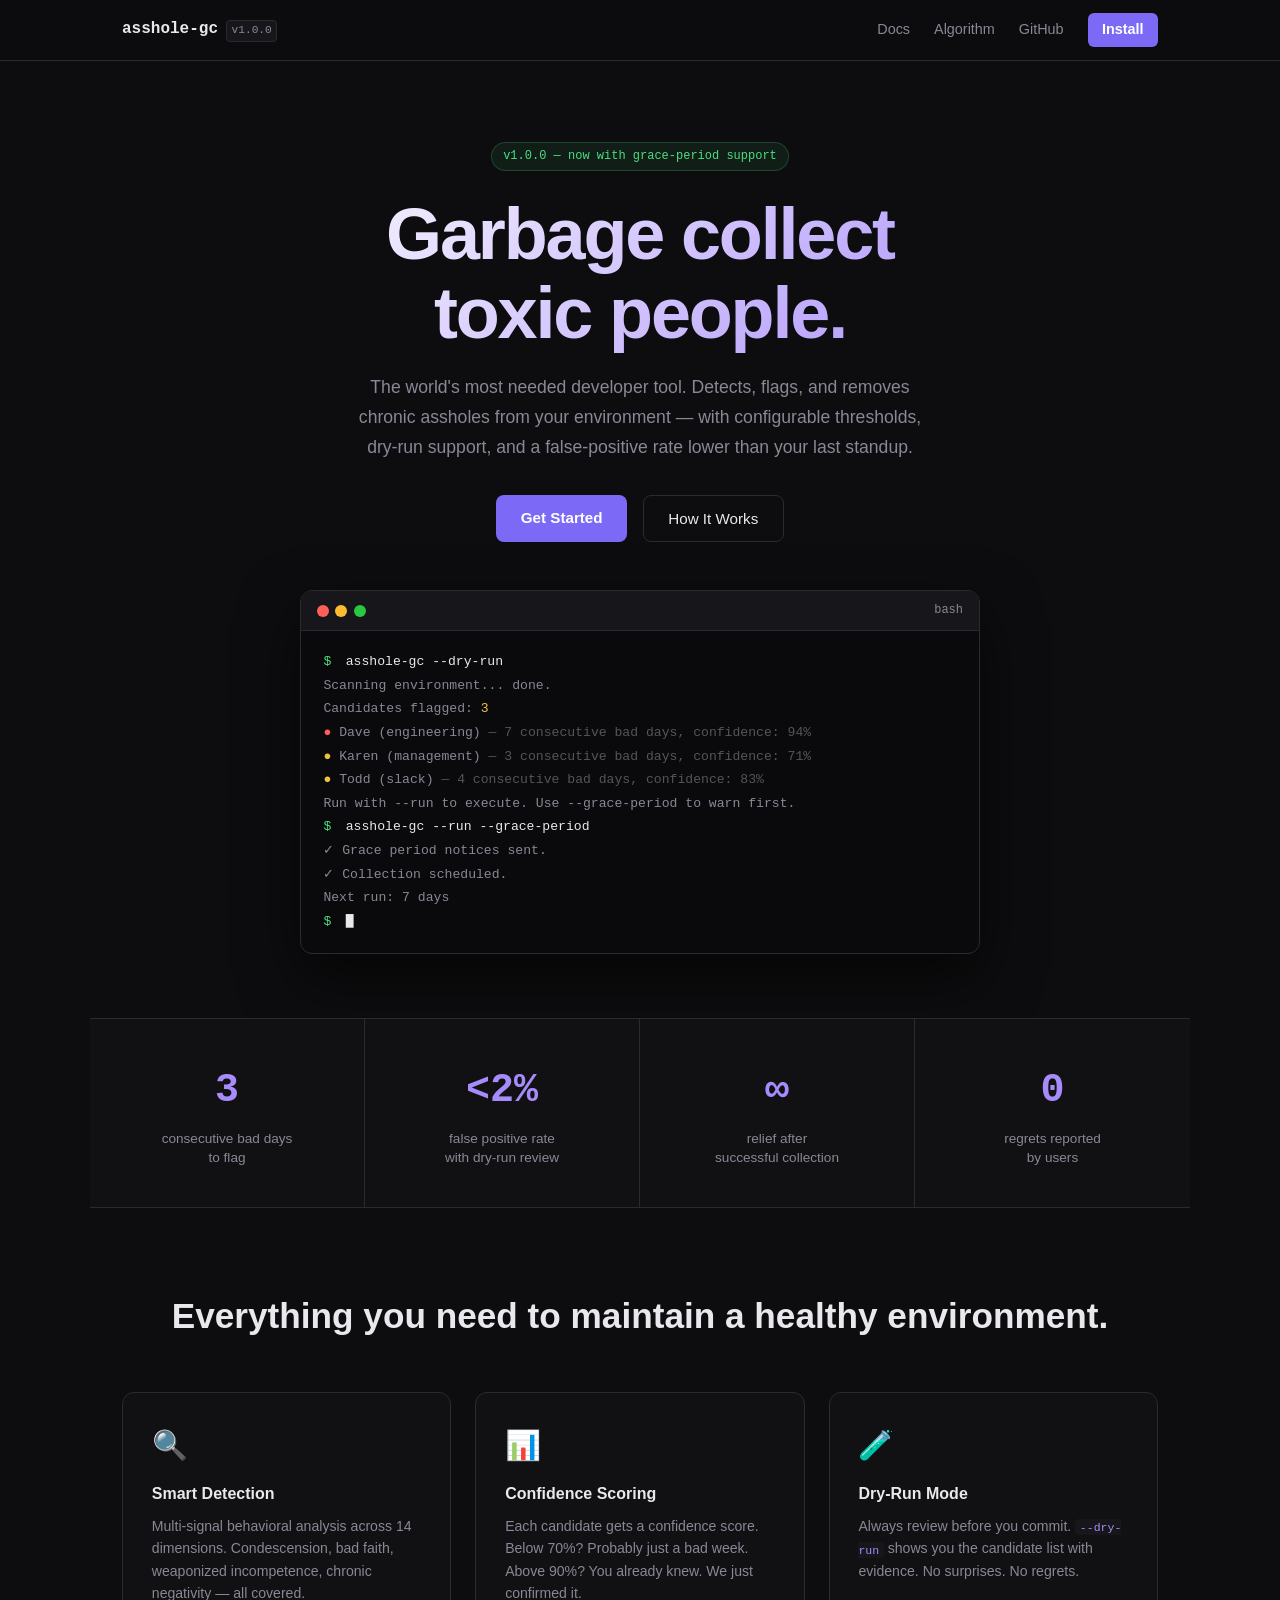
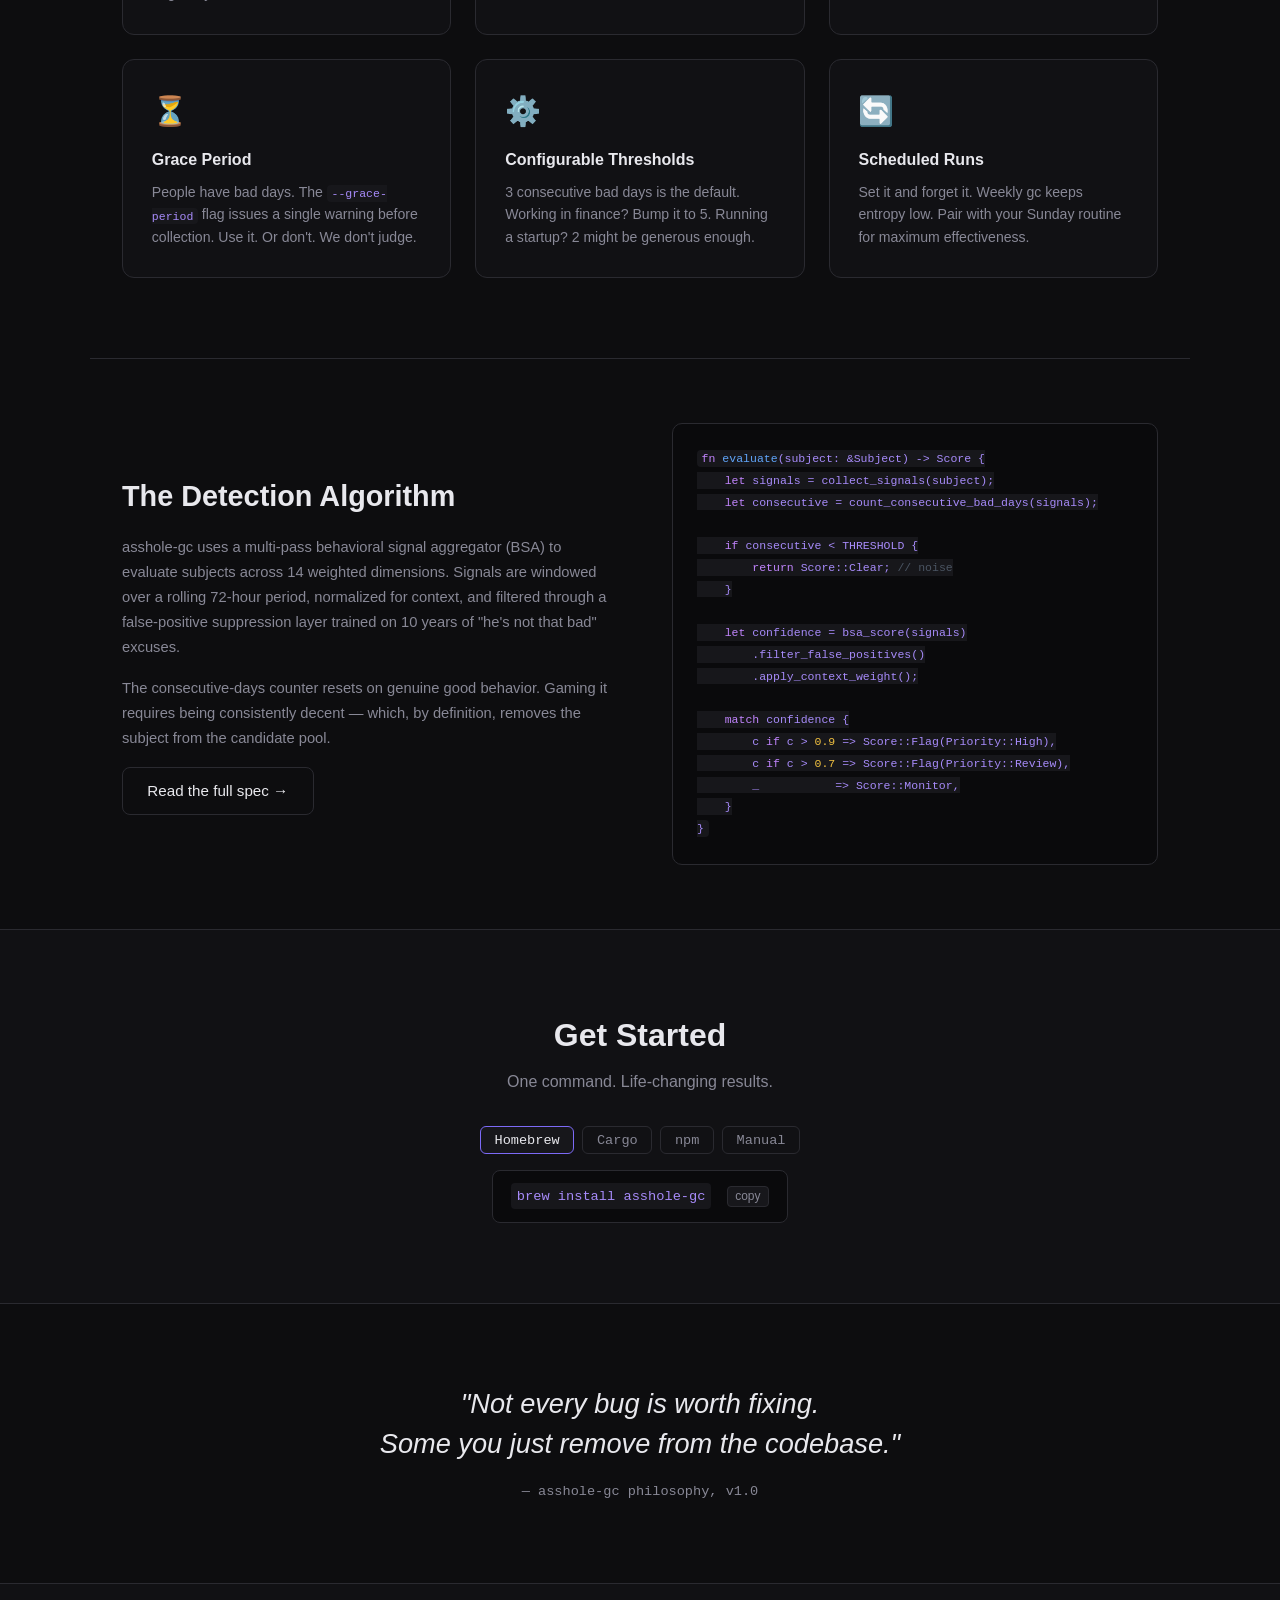
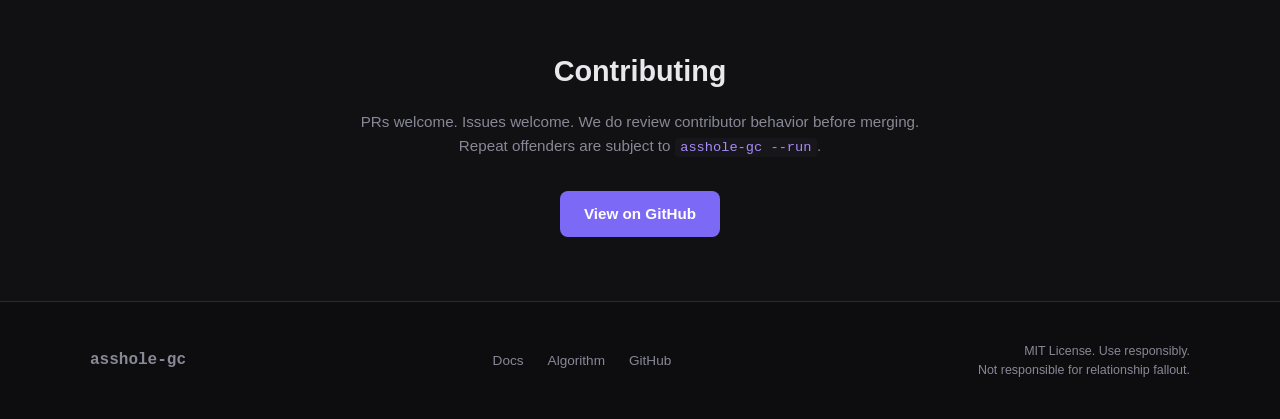
==== docs/index.html @ 0bd1ebce "Fix docs root for GitHub Pages" ====
<!DOCTYPE html>
<html lang="en">
<head>
  <meta charset="UTF-8">
  <meta name="viewport" content="width=device-width, initial-scale=1.0">
  <title>asshole-gc — Garbage Collect Toxic People</title>
  <meta name="description" content="The open-source tool for removing toxic people from your life. Finally, a gc that works on humans.">
  <link rel="stylesheet" href="style.css">
  <link rel="icon" href="favicon.svg" type="image/svg+xml">
</head>
<body>

  <header>
    <nav>
      <div class="logo"><span class="logo-cmd">asshole-gc</span><span class="logo-version">v1.0.0</span></div>
      <div class="nav-links">
        <a href="docs.html">Docs</a>
        <a href="algorithm.html">Algorithm</a>
        <a href="https://github.com/garrick99/asshole-gc" target="_blank">GitHub</a>
        <a href="#install" class="btn-nav">Install</a>
      </div>
    </nav>
  </header>

  <main>

    <!-- Hero -->
    <section class="hero">
      <div class="hero-badge">v1.0.0 — now with grace-period support</div>
      <h1>Garbage collect<br>toxic people.</h1>
      <p class="hero-sub">
        The world's most needed developer tool. Detects, flags, and removes
        chronic assholes from your environment — with configurable thresholds,
        dry-run support, and a false-positive rate lower than your last standup.
      </p>
      <div class="hero-actions">
        <a href="#install" class="btn-primary">Get Started</a>
        <a href="algorithm.html" class="btn-secondary">How It Works</a>
      </div>
      <div class="terminal">
        <div class="terminal-bar">
          <span class="dot red"></span>
          <span class="dot yellow"></span>
          <span class="dot green"></span>
          <span class="terminal-title">bash</span>
        </div>
        <div class="terminal-body">
          <div class="term-line"><span class="prompt">$</span> asshole-gc --dry-run</div>
          <div class="term-line out">Scanning environment... done.</div>
          <div class="term-line out"></div>
          <div class="term-line out">  Candidates flagged: <span class="yellow">3</span></div>
          <div class="term-line out"></div>
          <div class="term-line out">  <span class="red">●</span> Dave (engineering) <span class="dim">— 7 consecutive bad days, confidence: 94%</span></div>
          <div class="term-line out">  <span class="yellow">●</span> Karen (management) <span class="dim">— 3 consecutive bad days, confidence: 71%</span></div>
          <div class="term-line out">  <span class="yellow">●</span> Todd (slack) <span class="dim">— 4 consecutive bad days, confidence: 83%</span></div>
          <div class="term-line out"></div>
          <div class="term-line out dim">  Run with --run to execute. Use --grace-period to warn first.</div>
          <div class="term-line out"></div>
          <div class="term-line"><span class="prompt">$</span> asshole-gc --run --grace-period</div>
          <div class="term-line out green">✓ Grace period notices sent.</div>
          <div class="term-line out green">✓ Collection scheduled.</div>
          <div class="term-line out dim">  Next run: 7 days</div>
          <div class="term-line blink"><span class="prompt">$</span> <span class="cursor">█</span></div>
        </div>
      </div>
    </section>

    <!-- Stats -->
    <section class="stats">
      <div class="stat">
        <div class="stat-num">3</div>
        <div class="stat-label">consecutive bad days<br>to flag</div>
      </div>
      <div class="stat">
        <div class="stat-num">&lt;2%</div>
        <div class="stat-label">false positive rate<br>with dry-run review</div>
      </div>
      <div class="stat">
        <div class="stat-num">∞</div>
        <div class="stat-label">relief after<br>successful collection</div>
      </div>
      <div class="stat">
        <div class="stat-num">0</div>
        <div class="stat-label">regrets reported<br>by users</div>
      </div>
    </section>

    <!-- Features -->
    <section class="features">
      <h2>Everything you need to maintain a healthy environment.</h2>
      <div class="feature-grid">
        <div class="feature-card">
          <div class="feature-icon">🔍</div>
          <h3>Smart Detection</h3>
          <p>Multi-signal behavioral analysis across 14 dimensions. Condescension, bad faith, weaponized incompetence, chronic negativity — all covered.</p>
        </div>
        <div class="feature-card">
          <div class="feature-icon">📊</div>
          <h3>Confidence Scoring</h3>
          <p>Each candidate gets a confidence score. Below 70%? Probably just a bad week. Above 90%? You already knew. We just confirmed it.</p>
        </div>
        <div class="feature-card">
          <div class="feature-icon">🧪</div>
          <h3>Dry-Run Mode</h3>
          <p>Always review before you commit. <code>--dry-run</code> shows you the candidate list with evidence. No surprises. No regrets.</p>
        </div>
        <div class="feature-card">
          <div class="feature-icon">⏳</div>
          <h3>Grace Period</h3>
          <p>People have bad days. The <code>--grace-period</code> flag issues a single warning before collection. Use it. Or don't. We don't judge.</p>
        </div>
        <div class="feature-card">
          <div class="feature-icon">⚙️</div>
          <h3>Configurable Thresholds</h3>
          <p>3 consecutive bad days is the default. Working in finance? Bump it to 5. Running a startup? 2 might be generous enough.</p>
        </div>
        <div class="feature-card">
          <div class="feature-icon">🔄</div>
          <h3>Scheduled Runs</h3>
          <p>Set it and forget it. Weekly gc keeps entropy low. Pair with your Sunday routine for maximum effectiveness.</p>
        </div>
      </div>
    </section>

    <!-- Algorithm teaser -->
    <section class="algorithm-teaser">
      <div class="algo-text">
        <h2>The Detection Algorithm</h2>
        <p>
          asshole-gc uses a multi-pass behavioral signal aggregator (BSA) to evaluate
          subjects across 14 weighted dimensions. Signals are windowed over a rolling
          72-hour period, normalized for context, and filtered through a false-positive
          suppression layer trained on 10 years of "he's not that bad" excuses.
        </p>
        <p>
          The consecutive-days counter resets on genuine good behavior. Gaming it
          requires being consistently decent — which, by definition, removes the
          subject from the candidate pool.
        </p>
        <a href="algorithm.html" class="btn-secondary">Read the full spec →</a>
      </div>
      <div class="algo-code">
        <pre><code><span class="kw">fn</span> <span class="fn">evaluate</span>(subject: &amp;Subject) -&gt; Score {
    <span class="kw">let</span> signals = collect_signals(subject);
    <span class="kw">let</span> consecutive = count_consecutive_bad_days(signals);

    <span class="kw">if</span> consecutive &lt; THRESHOLD {
        <span class="kw">return</span> Score::Clear; <span class="cmt">// noise</span>
    }

    <span class="kw">let</span> confidence = bsa_score(signals)
        .filter_false_positives()
        .apply_context_weight();

    <span class="kw">match</span> confidence {
        c <span class="kw">if</span> c &gt; <span class="num">0.9</span> =&gt; Score::Flag(Priority::High),
        c <span class="kw">if</span> c &gt; <span class="num">0.7</span> =&gt; Score::Flag(Priority::Review),
        _           =&gt; Score::Monitor,
    }
}</code></pre>
      </div>
    </section>

    <!-- Install -->
    <section class="install" id="install">
      <h2>Get Started</h2>
      <p class="install-sub">One command. Life-changing results.</p>
      <div class="install-tabs">
        <button class="tab active" onclick="showTab('brew')">Homebrew</button>
        <button class="tab" onclick="showTab('cargo')">Cargo</button>
        <button class="tab" onclick="showTab('npm')">npm</button>
        <button class="tab" onclick="showTab('manual')">Manual</button>
      </div>
      <div class="install-blocks">
        <div class="install-block active" id="tab-brew">
          <div class="code-block">
            <code>brew install asshole-gc</code>
            <button class="copy-btn" onclick="copy(this)">copy</button>
          </div>
        </div>
        <div class="install-block" id="tab-cargo">
          <div class="code-block">
            <code>cargo install asshole-gc</code>
            <button class="copy-btn" onclick="copy(this)">copy</button>
          </div>
        </div>
        <div class="install-block" id="tab-npm">
          <div class="code-block">
            <code>npm install -g asshole-gc</code>
            <button class="copy-btn" onclick="copy(this)">copy</button>
          </div>
        </div>
        <div class="install-block" id="tab-manual">
          <div class="code-block">
            <code>curl -fsSL https://asshole-gc.dev/install.sh | sh</code>
            <button class="copy-btn" onclick="copy(this)">copy</button>
          </div>
        </div>
      </div>
    </section>

    <!-- Philosophy -->
    <section class="philosophy">
      <blockquote>
        "Not every bug is worth fixing.<br>Some you just remove from the codebase."
      </blockquote>
      <p class="phil-sub">— asshole-gc philosophy, v1.0</p>
    </section>

    <!-- Contributing -->
    <section class="contributing">
      <h2>Contributing</h2>
      <p>
        PRs welcome. Issues welcome. We do review contributor behavior before merging.<br>
        Repeat offenders are subject to <code>asshole-gc --run</code>.
      </p>
      <a href="https://github.com/garrick99/asshole-gc" class="btn-primary" target="_blank">View on GitHub</a>
    </section>

  </main>

  <footer>
    <div class="footer-inner">
      <div class="footer-logo">asshole-gc</div>
      <div class="footer-links">
        <a href="docs.html">Docs</a>
        <a href="algorithm.html">Algorithm</a>
        <a href="https://github.com/garrick99/asshole-gc">GitHub</a>
      </div>
      <div class="footer-copy">MIT License. Use responsibly.<br>Not responsible for relationship fallout.</div>
    </div>
  </footer>

  <script src="main.js"></script>
</body>
</html>
---- docs/style.css ----
/* ─── Reset & Base ─────────────────────────────────────────────────── */
*, *::before, *::after { box-sizing: border-box; margin: 0; padding: 0; }

:root {
  --bg:       #0d0d0f;
  --bg2:      #111114;
  --bg3:      #17171b;
  --border:   #2a2a30;
  --text:     #e8e8ed;
  --sub:      #888896;
  --red:      #ff5c5c;
  --yellow:   #f0c040;
  --green:    #4ade80;
  --accent:   #7c6af7;
  --accent2:  #a78bfa;
  --mono:     'JetBrains Mono', 'Fira Code', 'Cascadia Code', monospace;
  --sans:     -apple-system, BlinkMacSystemFont, 'Segoe UI', sans-serif;
}

html { scroll-behavior: smooth; }

body {
  background: var(--bg);
  color: var(--text);
  font-family: var(--sans);
  font-size: 16px;
  line-height: 1.6;
  -webkit-font-smoothing: antialiased;
}

a { color: var(--accent2); text-decoration: none; }
a:hover { text-decoration: underline; }

code {
  font-family: var(--mono);
  font-size: 0.9em;
  background: var(--bg3);
  padding: 0.15em 0.4em;
  border-radius: 4px;
  color: var(--accent2);
}

/* ─── Nav ───────────────────────────────────────────────────────────── */
header {
  position: sticky;
  top: 0;
  z-index: 100;
  border-bottom: 1px solid var(--border);
  background: rgba(13,13,15,0.85);
  backdrop-filter: blur(12px);
}

nav {
  max-width: 1100px;
  margin: 0 auto;
  padding: 0 2rem;
  height: 60px;
  display: flex;
  align-items: center;
  justify-content: space-between;
}

.logo { display: flex; align-items: baseline; gap: 0.5rem; }
.logo-cmd {
  font-family: var(--mono);
  font-size: 1rem;
  font-weight: 700;
  color: var(--text);
}
.logo-version {
  font-family: var(--mono);
  font-size: 0.7rem;
  color: var(--sub);
  background: var(--bg3);
  padding: 0.1em 0.4em;
  border-radius: 4px;
  border: 1px solid var(--border);
}

.nav-links { display: flex; align-items: center; gap: 1.5rem; }
.nav-links a { color: var(--sub); font-size: 0.9rem; transition: color 0.2s; }
.nav-links a:hover { color: var(--text); text-decoration: none; }

.btn-nav {
  background: var(--accent);
  color: #fff !important;
  padding: 0.4em 1em;
  border-radius: 6px;
  font-size: 0.85rem;
  font-weight: 600;
  transition: background 0.2s;
}
.btn-nav:hover { background: var(--accent2); }

/* ─── Buttons ───────────────────────────────────────────────────────── */
.btn-primary {
  display: inline-block;
  background: var(--accent);
  color: #fff;
  padding: 0.7em 1.6em;
  border-radius: 8px;
  font-weight: 600;
  font-size: 0.95rem;
  transition: background 0.2s, transform 0.1s;
}
.btn-primary:hover { background: var(--accent2); text-decoration: none; transform: translateY(-1px); }

.btn-secondary {
  display: inline-block;
  border: 1px solid var(--border);
  color: var(--text);
  padding: 0.7em 1.6em;
  border-radius: 8px;
  font-weight: 500;
  font-size: 0.95rem;
  transition: border-color 0.2s, background 0.2s;
}
.btn-secondary:hover { border-color: var(--accent); text-decoration: none; background: var(--bg3); }

/* ─── Hero ──────────────────────────────────────────────────────────── */
.hero {
  max-width: 900px;
  margin: 0 auto;
  padding: 5rem 2rem 4rem;
  text-align: center;
}

.hero-badge {
  display: inline-block;
  font-family: var(--mono);
  font-size: 0.75rem;
  color: var(--green);
  background: rgba(74,222,128,0.08);
  border: 1px solid rgba(74,222,128,0.2);
  padding: 0.3em 0.9em;
  border-radius: 99px;
  margin-bottom: 1.5rem;
}

.hero h1 {
  font-size: clamp(2.8rem, 6vw, 4.5rem);
  font-weight: 800;
  line-height: 1.1;
  letter-spacing: -0.03em;
  margin-bottom: 1.25rem;
  background: linear-gradient(135deg, #fff 0%, #a78bfa 100%);
  -webkit-background-clip: text;
  -webkit-text-fill-color: transparent;
  background-clip: text;
}

.hero-sub {
  font-size: 1.1rem;
  color: var(--sub);
  max-width: 580px;
  margin: 0 auto 2rem;
  line-height: 1.7;
}

.hero-actions {
  display: flex;
  gap: 1rem;
  justify-content: center;
  margin-bottom: 3rem;
}

/* ─── Terminal ──────────────────────────────────────────────────────── */
.terminal {
  background: #0a0a0c;
  border: 1px solid var(--border);
  border-radius: 12px;
  overflow: hidden;
  text-align: left;
  box-shadow: 0 24px 60px rgba(0,0,0,0.6);
  max-width: 680px;
  margin: 0 auto;
}

.terminal-bar {
  background: var(--bg3);
  border-bottom: 1px solid var(--border);
  padding: 0.6rem 1rem;
  display: flex;
  align-items: center;
  gap: 0.4rem;
}
.dot { width: 12px; height: 12px; border-radius: 50%; }
.dot.red    { background: #ff5f57; }
.dot.yellow { background: #febc2e; }
.dot.green  { background: #28c840; }
.terminal-title { margin-left: auto; font-size: 0.75rem; color: var(--sub); font-family: var(--mono); }

.terminal-body {
  padding: 1.2rem 1.4rem;
  font-family: var(--mono);
  font-size: 0.82rem;
  line-height: 1.8;
}
.term-line { display: block; }
.term-line .prompt { color: var(--green); margin-right: 0.5em; }
.term-line.out { color: var(--sub); padding-left: 0; }
.term-line .red    { color: var(--red); }
.term-line .yellow { color: var(--yellow); }
.term-line .green  { color: var(--green); }
.term-line .dim    { color: #555; }
.cursor { animation: blink 1s step-end infinite; }
@keyframes blink { 50% { opacity: 0; } }

/* ─── Stats ─────────────────────────────────────────────────────────── */
.stats {
  border-top: 1px solid var(--border);
  border-bottom: 1px solid var(--border);
  background: var(--bg2);
  display: grid;
  grid-template-columns: repeat(4, 1fr);
  max-width: 1100px;
  margin: 0 auto;
}

.stat {
  padding: 2.5rem 2rem;
  text-align: center;
  border-right: 1px solid var(--border);
}
.stat:last-child { border-right: none; }

.stat-num {
  font-family: var(--mono);
  font-size: 2.5rem;
  font-weight: 700;
  color: var(--accent2);
  margin-bottom: 0.4rem;
}

.stat-label {
  font-size: 0.85rem;
  color: var(--sub);
  line-height: 1.4;
}

/* ─── Features ──────────────────────────────────────────────────────── */
.features {
  max-width: 1100px;
  margin: 0 auto;
  padding: 5rem 2rem;
}

.features h2 {
  font-size: clamp(1.6rem, 3vw, 2.2rem);
  font-weight: 700;
  margin-bottom: 3rem;
  text-align: center;
  color: var(--text);
}

.feature-grid {
  display: grid;
  grid-template-columns: repeat(3, 1fr);
  gap: 1.5rem;
}

.feature-card {
  background: var(--bg2);
  border: 1px solid var(--border);
  border-radius: 12px;
  padding: 1.8rem;
  transition: border-color 0.2s;
}
.feature-card:hover { border-color: var(--accent); }

.feature-icon { font-size: 1.8rem; margin-bottom: 0.8rem; }
.feature-card h3 { font-size: 1rem; font-weight: 600; margin-bottom: 0.5rem; }
.feature-card p { font-size: 0.88rem; color: var(--sub); line-height: 1.6; }
.feature-card code { font-size: 0.82em; }

/* ─── Algorithm teaser ──────────────────────────────────────────────── */
.algorithm-teaser {
  max-width: 1100px;
  margin: 0 auto;
  padding: 4rem 2rem;
  display: grid;
  grid-template-columns: 1fr 1fr;
  gap: 4rem;
  align-items: center;
  border-top: 1px solid var(--border);
}

.algo-text h2 {
  font-size: 1.8rem;
  font-weight: 700;
  margin-bottom: 1rem;
}
.algo-text p {
  color: var(--sub);
  font-size: 0.92rem;
  line-height: 1.7;
  margin-bottom: 1rem;
}

.algo-code {
  background: #0a0a0c;
  border: 1px solid var(--border);
  border-radius: 10px;
  overflow: hidden;
}

.algo-code pre {
  padding: 1.5rem;
  font-family: var(--mono);
  font-size: 0.8rem;
  line-height: 1.7;
  overflow-x: auto;
}

.algo-code .kw  { color: #c084fc; }
.algo-code .fn  { color: #60a5fa; }
.algo-code .cmt { color: #4b5563; }
.algo-code .num { color: var(--yellow); }

/* ─── Install ───────────────────────────────────────────────────────── */
.install {
  background: var(--bg2);
  border-top: 1px solid var(--border);
  border-bottom: 1px solid var(--border);
  padding: 5rem 2rem;
  text-align: center;
}

.install h2 {
  font-size: 2rem;
  font-weight: 700;
  margin-bottom: 0.5rem;
}
.install-sub { color: var(--sub); margin-bottom: 2rem; }

.install-tabs {
  display: flex;
  justify-content: center;
  gap: 0.5rem;
  margin-bottom: 1rem;
}

.tab {
  background: none;
  border: 1px solid var(--border);
  color: var(--sub);
  padding: 0.4em 1em;
  border-radius: 6px;
  cursor: pointer;
  font-size: 0.85rem;
  font-family: var(--mono);
  transition: all 0.2s;
}
.tab:hover, .tab.active {
  background: var(--bg3);
  color: var(--text);
  border-color: var(--accent);
}

.install-block { display: none; }
.install-block.active { display: block; }

.code-block {
  display: inline-flex;
  align-items: center;
  gap: 1rem;
  background: #0a0a0c;
  border: 1px solid var(--border);
  border-radius: 8px;
  padding: 0.8em 1.2em;
  font-family: var(--mono);
  font-size: 0.95rem;
  color: var(--green);
}

.copy-btn {
  background: var(--bg3);
  border: 1px solid var(--border);
  color: var(--sub);
  padding: 0.2em 0.6em;
  border-radius: 4px;
  cursor: pointer;
  font-size: 0.75rem;
  transition: all 0.2s;
}
.copy-btn:hover { color: var(--text); border-color: var(--accent); }

/* ─── Philosophy ────────────────────────────────────────────────────── */
.philosophy {
  padding: 5rem 2rem;
  text-align: center;
}

blockquote {
  font-size: clamp(1.2rem, 2.5vw, 1.7rem);
  font-style: italic;
  color: var(--text);
  line-height: 1.5;
  max-width: 600px;
  margin: 0 auto 1rem;
  font-weight: 300;
}

.phil-sub { color: var(--sub); font-size: 0.85rem; font-family: var(--mono); }

/* ─── Contributing ──────────────────────────────────────────────────── */
.contributing {
  background: var(--bg2);
  border-top: 1px solid var(--border);
  padding: 4rem 2rem;
  text-align: center;
}
.contributing h2 { font-size: 1.8rem; font-weight: 700; margin-bottom: 1rem; }
.contributing p { color: var(--sub); margin-bottom: 2rem; font-size: 0.95rem; }

/* ─── Footer ────────────────────────────────────────────────────────── */
footer {
  border-top: 1px solid var(--border);
  padding: 2.5rem 2rem;
}

.footer-inner {
  max-width: 1100px;
  margin: 0 auto;
  display: flex;
  align-items: center;
  justify-content: space-between;
  gap: 2rem;
}

.footer-logo {
  font-family: var(--mono);
  font-weight: 700;
  color: var(--sub);
}

.footer-links { display: flex; gap: 1.5rem; }
.footer-links a { color: var(--sub); font-size: 0.85rem; }
.footer-links a:hover { color: var(--text); text-decoration: none; }

.footer-copy { color: var(--sub); font-size: 0.78rem; text-align: right; line-height: 1.5; }

/* ─── Responsive ────────────────────────────────────────────────────── */
@media (max-width: 768px) {
  .stats { grid-template-columns: repeat(2, 1fr); }
  .stat { border-right: none; border-bottom: 1px solid var(--border); }
  .feature-grid { grid-template-columns: 1fr; }
  .algorithm-teaser { grid-template-columns: 1fr; gap: 2rem; }
  .footer-inner { flex-direction: column; text-align: center; }
  .footer-copy { text-align: center; }
  .nav-links { gap: 1rem; }
}

@media (max-width: 480px) {
  .hero h1 { font-size: 2.4rem; }
  .hero-actions { flex-direction: column; align-items: center; }
  .stats { grid-template-columns: 1fr 1fr; }
}
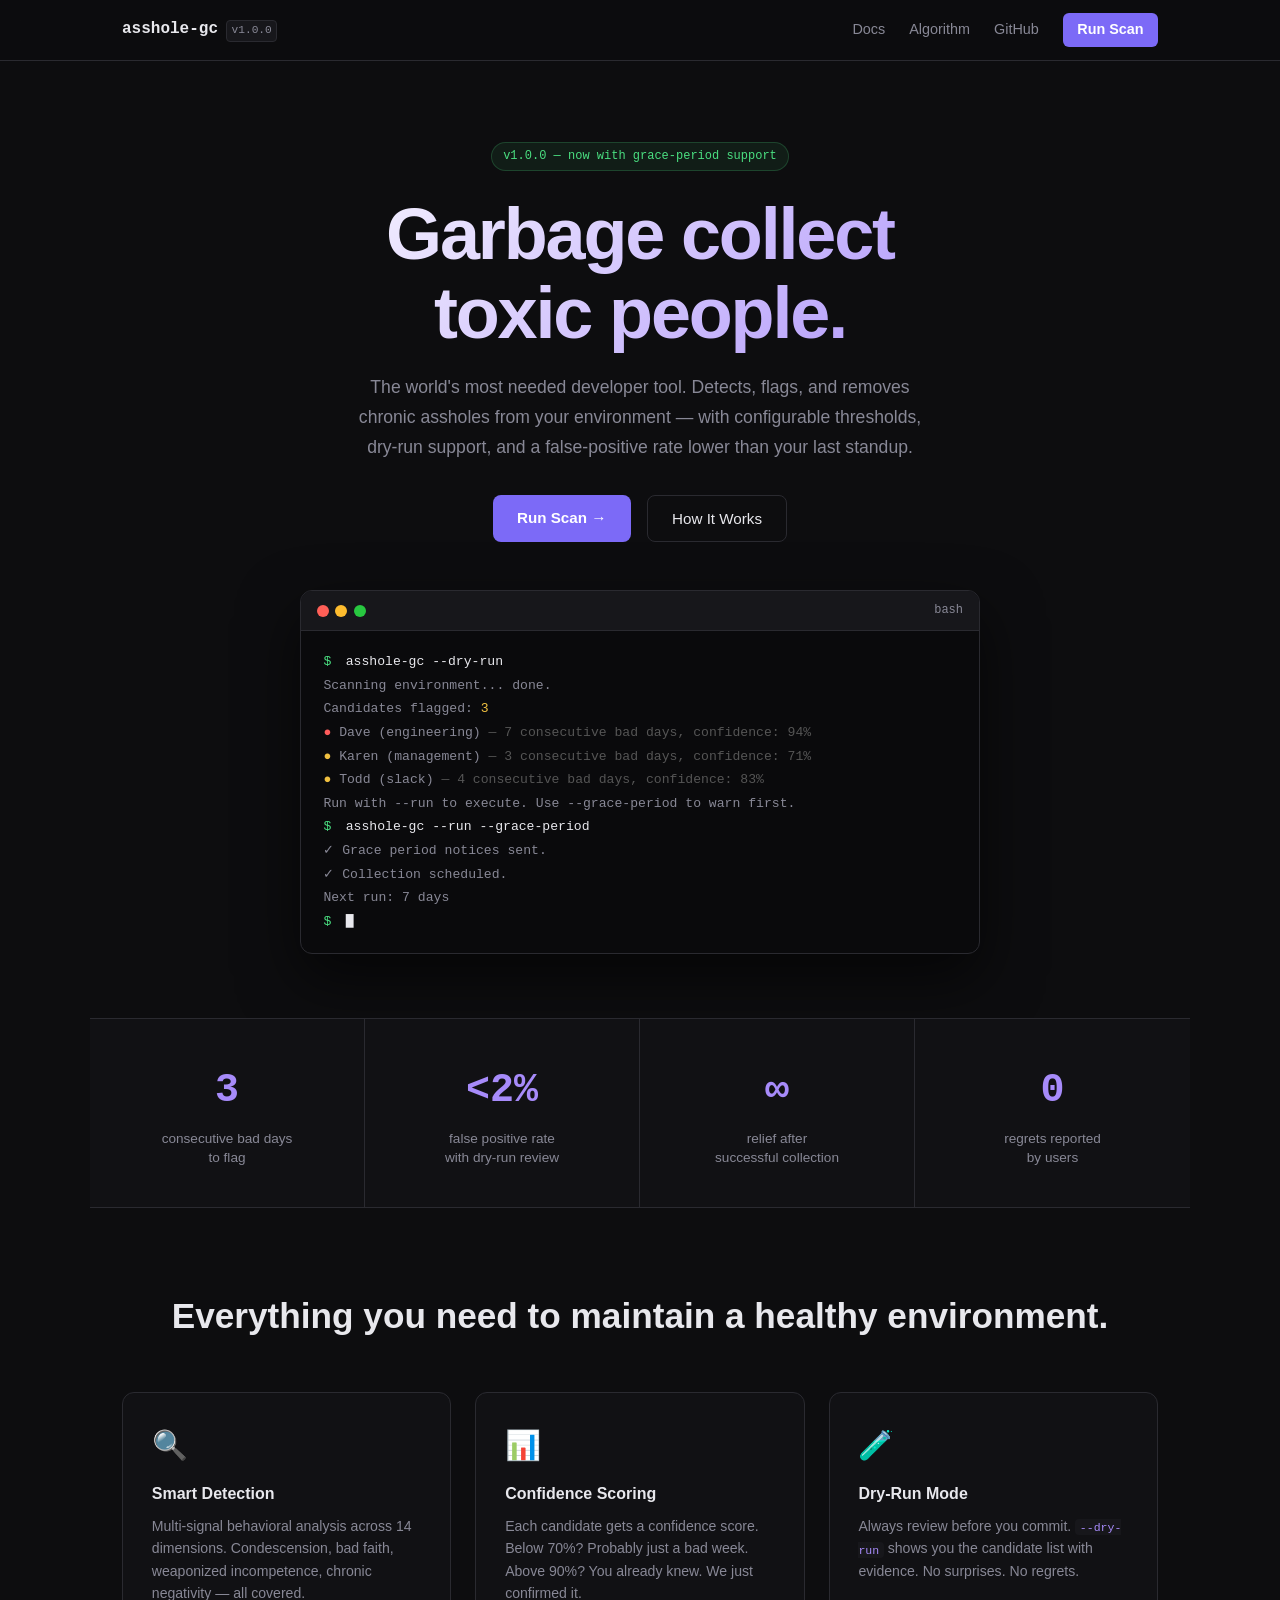
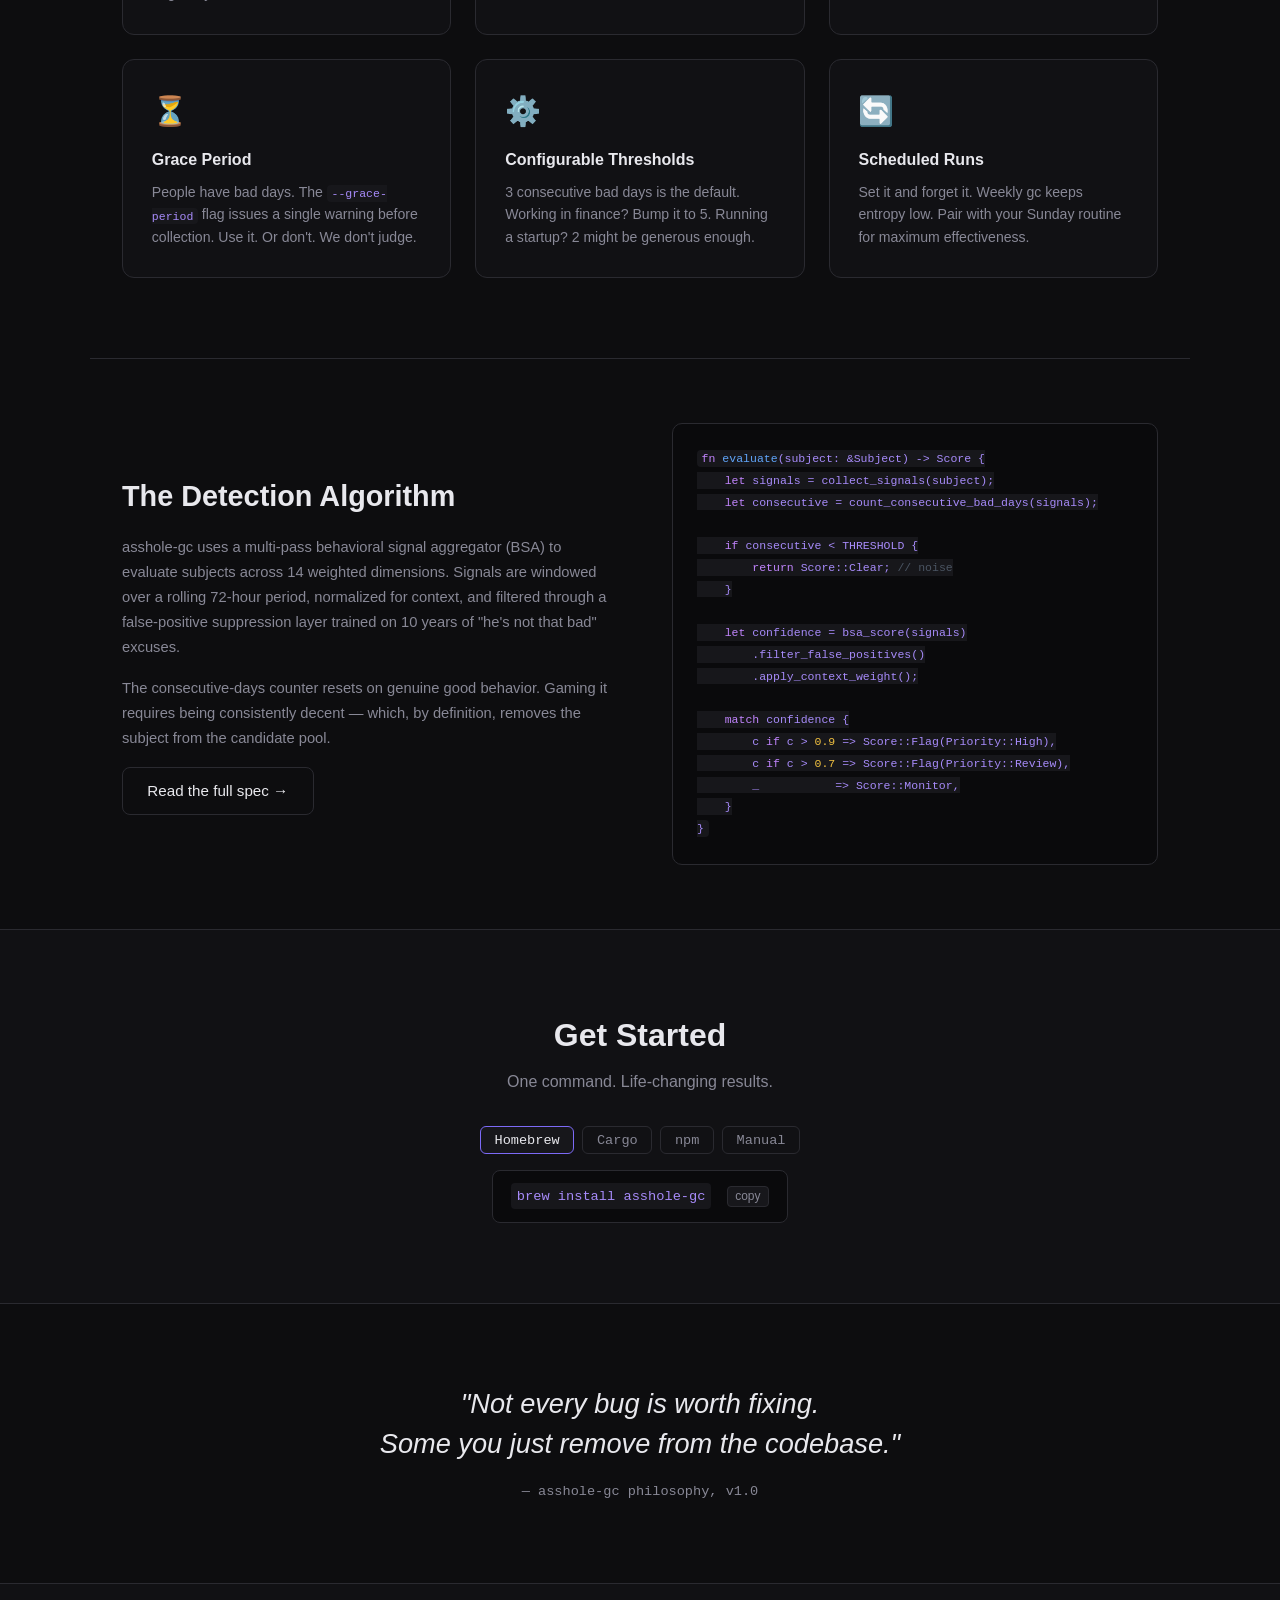
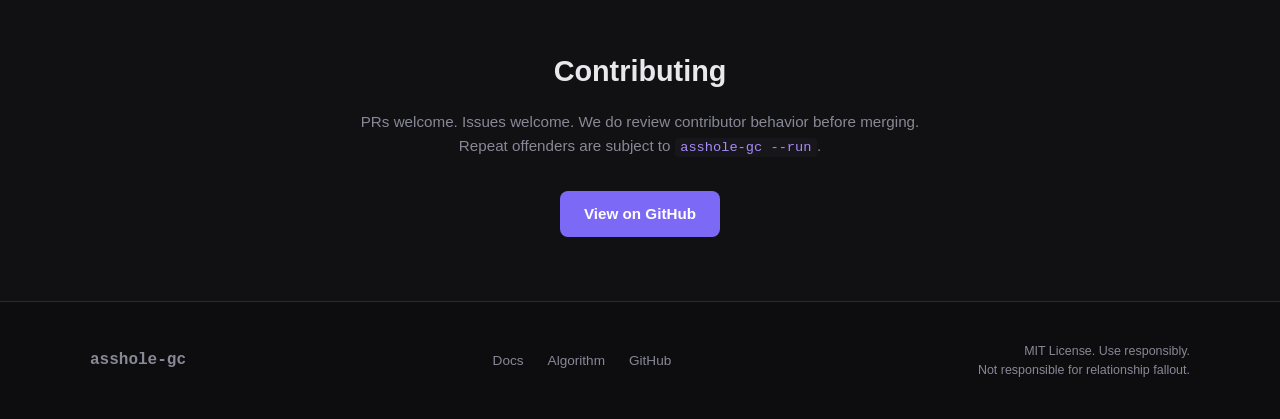
==== commit a92ed77b: "Add browser-based scan app (no install required)" ====
--- a/docs/index.html
+++ b/docs/index.html
@@ -17,7 +17,7 @@
         <a href="docs.html">Docs</a>
         <a href="algorithm.html">Algorithm</a>
         <a href="https://github.com/garrick99/asshole-gc" target="_blank">GitHub</a>
-        <a href="#install" class="btn-nav">Install</a>
+        <a href="app.html" class="btn-nav">Run Scan</a>
       </div>
     </nav>
   </header>
@@ -34,7 +34,7 @@
         dry-run support, and a false-positive rate lower than your last standup.
       </p>
       <div class="hero-actions">
-        <a href="#install" class="btn-primary">Get Started</a>
+        <a href="app.html" class="btn-primary">Run Scan →</a>
         <a href="algorithm.html" class="btn-secondary">How It Works</a>
       </div>
       <div class="terminal">
@@ -192,7 +192,7 @@
         </div>
         <div class="install-block" id="tab-manual">
           <div class="code-block">
-            <code>curl -fsSL https://asshole-gc.dev/install.sh | sh</code>
+            <code>curl -fsSL # coming soon | sh</code>
             <button class="copy-btn" onclick="copy(this)">copy</button>
           </div>
         </div>
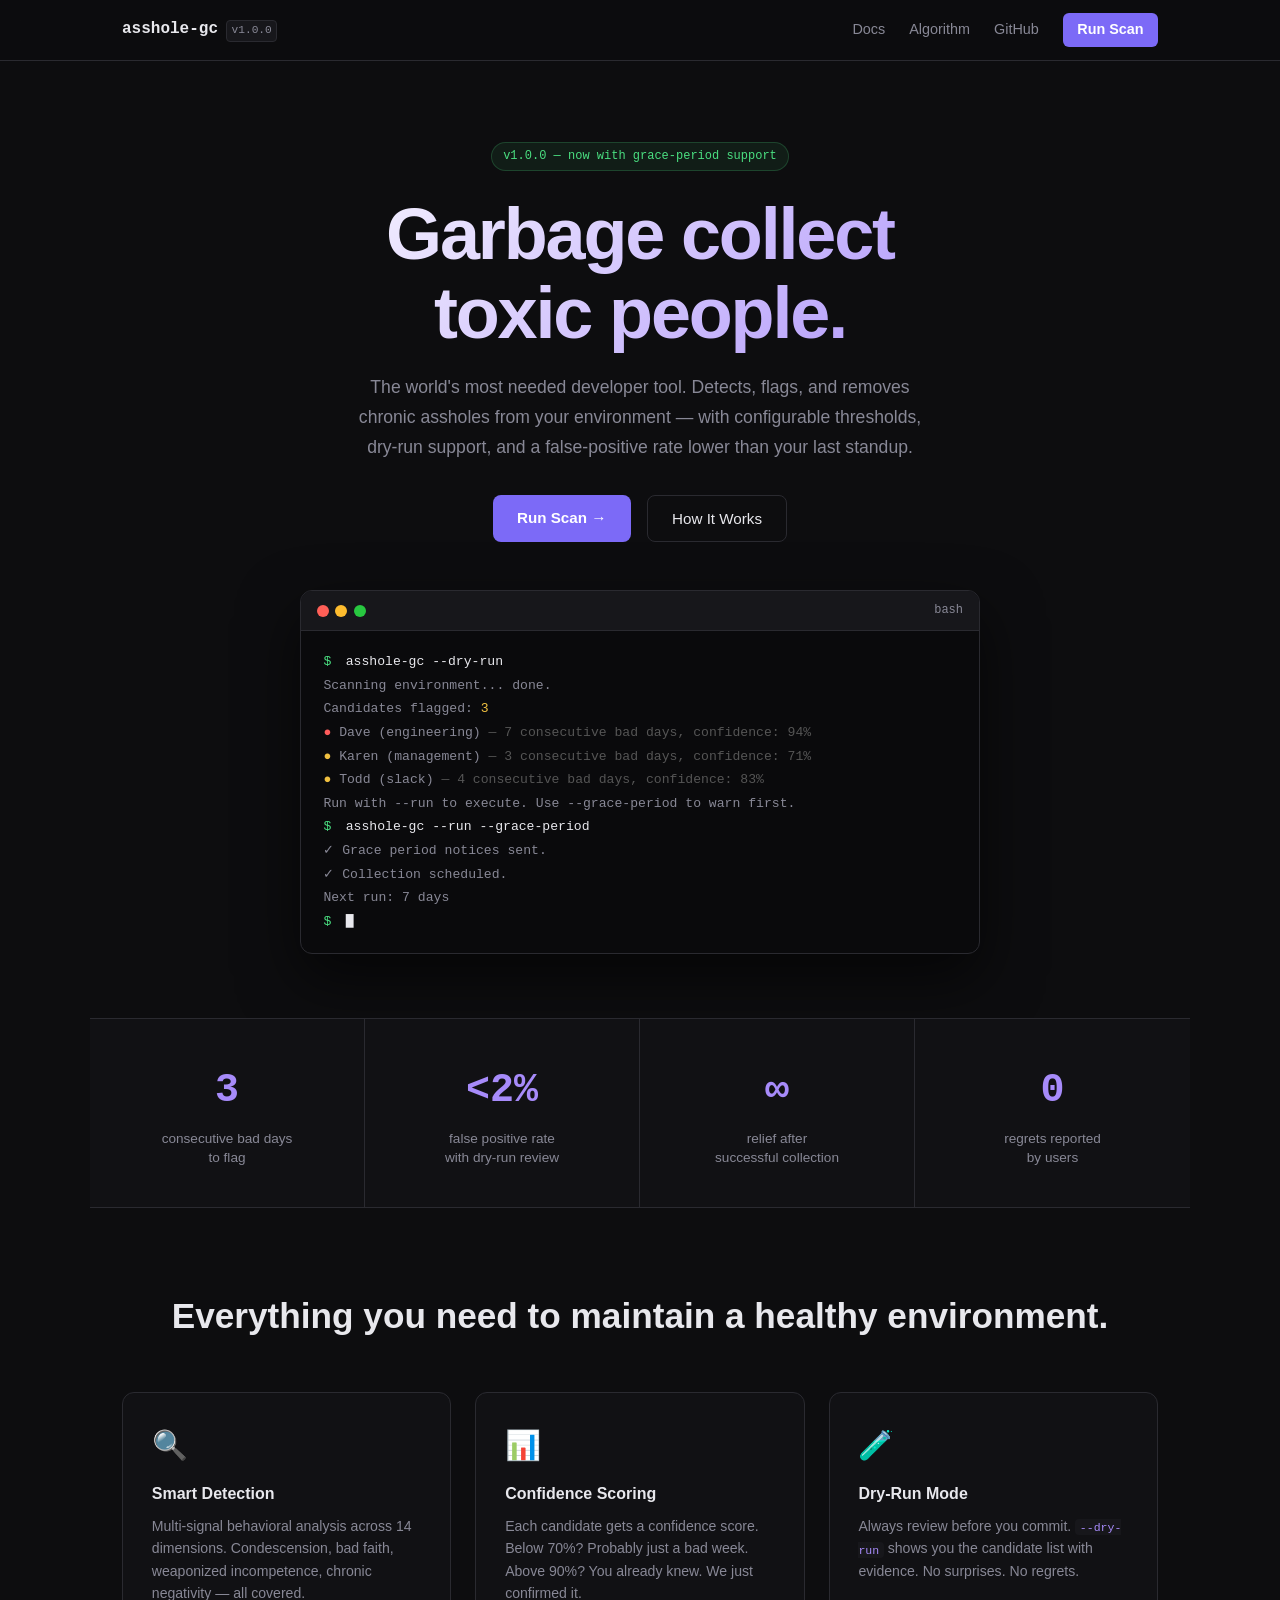
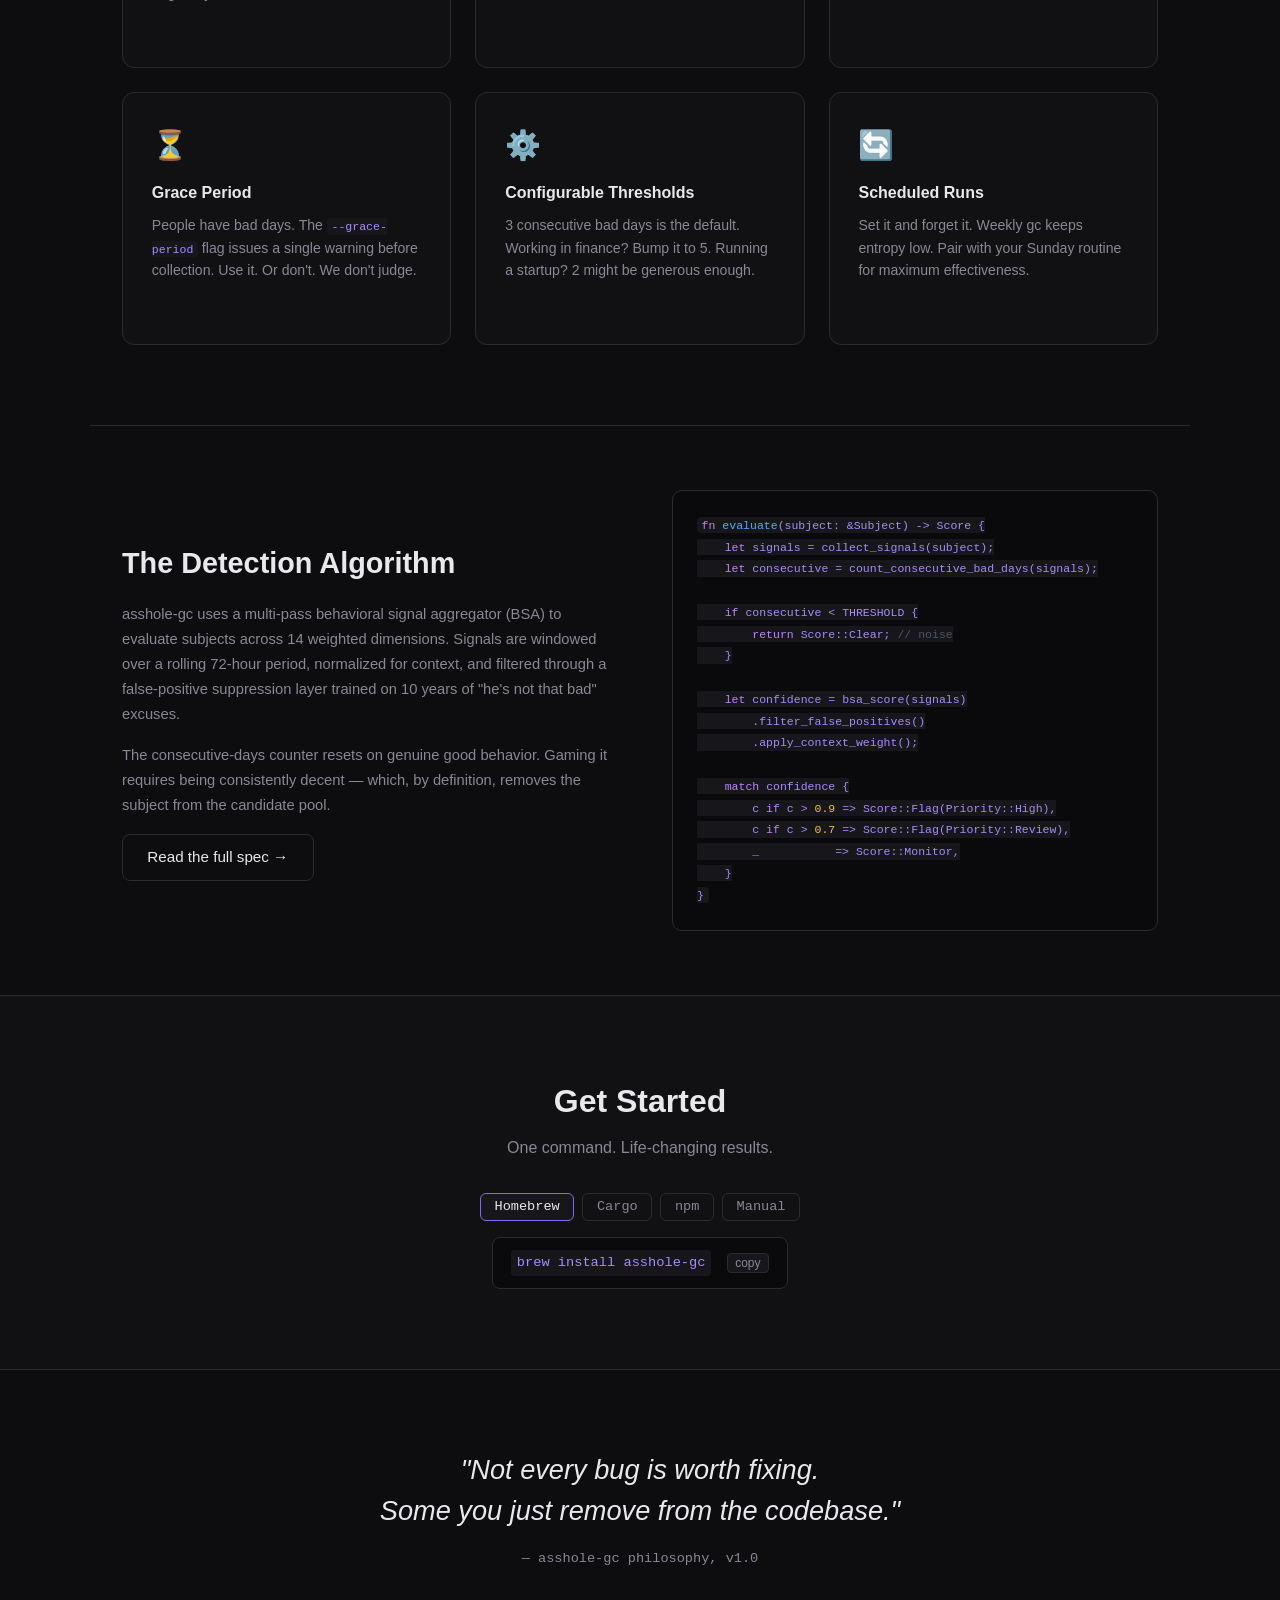
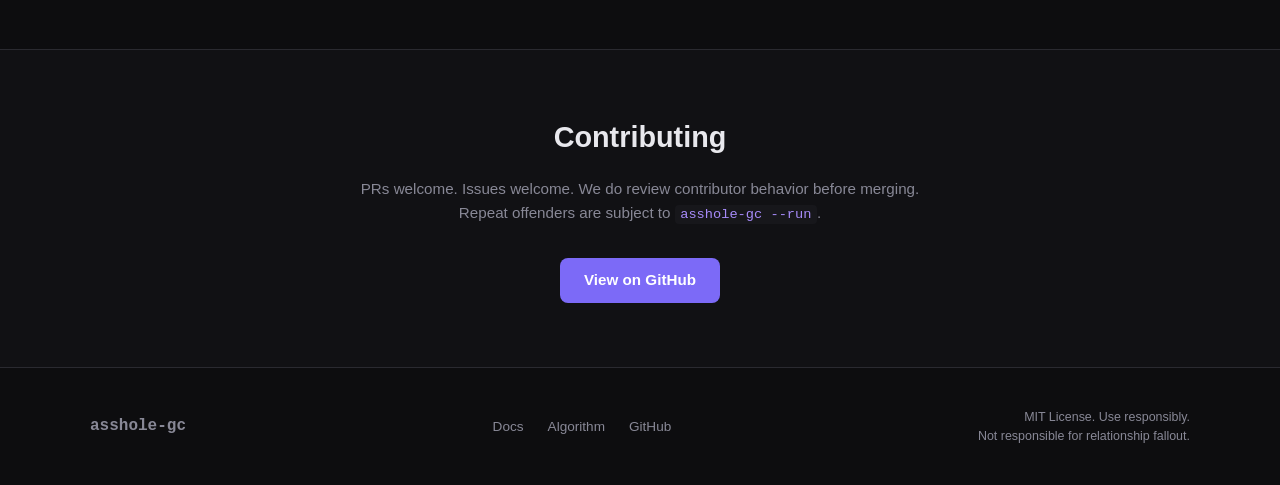
==== commit 2cca0480: "Add 6 feature detail pages with shared styles Each feature card on the landing page now links to its" ====
--- a/docs/index.html
+++ b/docs/index.html
@@ -89,36 +89,42 @@
     <section class="features">
       <h2>Everything you need to maintain a healthy environment.</h2>
       <div class="feature-grid">
-        <div class="feature-card">
+        <a href="detection.html" class="feature-card feature-card-link">
           <div class="feature-icon">🔍</div>
           <h3>Smart Detection</h3>
           <p>Multi-signal behavioral analysis across 14 dimensions. Condescension, bad faith, weaponized incompetence, chronic negativity — all covered.</p>
-        </div>
-        <div class="feature-card">
+          <span class="feature-card-cta">Learn more →</span>
+        </a>
+        <a href="confidence.html" class="feature-card feature-card-link">
           <div class="feature-icon">📊</div>
           <h3>Confidence Scoring</h3>
           <p>Each candidate gets a confidence score. Below 70%? Probably just a bad week. Above 90%? You already knew. We just confirmed it.</p>
-        </div>
-        <div class="feature-card">
+          <span class="feature-card-cta">Learn more →</span>
+        </a>
+        <a href="dry-run.html" class="feature-card feature-card-link">
           <div class="feature-icon">🧪</div>
           <h3>Dry-Run Mode</h3>
           <p>Always review before you commit. <code>--dry-run</code> shows you the candidate list with evidence. No surprises. No regrets.</p>
-        </div>
-        <div class="feature-card">
+          <span class="feature-card-cta">Learn more →</span>
+        </a>
+        <a href="grace-period.html" class="feature-card feature-card-link">
           <div class="feature-icon">⏳</div>
           <h3>Grace Period</h3>
           <p>People have bad days. The <code>--grace-period</code> flag issues a single warning before collection. Use it. Or don't. We don't judge.</p>
-        </div>
-        <div class="feature-card">
+          <span class="feature-card-cta">Learn more →</span>
+        </a>
+        <a href="thresholds.html" class="feature-card feature-card-link">
           <div class="feature-icon">⚙️</div>
           <h3>Configurable Thresholds</h3>
           <p>3 consecutive bad days is the default. Working in finance? Bump it to 5. Running a startup? 2 might be generous enough.</p>
-        </div>
-        <div class="feature-card">
+          <span class="feature-card-cta">Learn more →</span>
+        </a>
+        <a href="scheduling.html" class="feature-card feature-card-link">
           <div class="feature-icon">🔄</div>
           <h3>Scheduled Runs</h3>
           <p>Set it and forget it. Weekly gc keeps entropy low. Pair with your Sunday routine for maximum effectiveness.</p>
-        </div>
+          <span class="feature-card-cta">Learn more →</span>
+        </a>
       </div>
     </section>
 
--- a/docs/style.css
+++ b/docs/style.css
@@ -273,6 +273,29 @@
 .feature-card p { font-size: 0.88rem; color: var(--sub); line-height: 1.6; }
 .feature-card code { font-size: 0.82em; }
 
+.feature-card-link {
+  display: flex;
+  flex-direction: column;
+  text-decoration: none;
+  cursor: pointer;
+}
+.feature-card-link:hover { text-decoration: none; }
+.feature-card-link h3 { color: var(--text); }
+.feature-card-cta {
+  margin-top: auto;
+  padding-top: 0.8rem;
+  font-size: 0.8rem;
+  color: var(--accent2);
+  font-weight: 500;
+  opacity: 0;
+  transform: translateX(-4px);
+  transition: opacity 0.2s, transform 0.2s;
+}
+.feature-card-link:hover .feature-card-cta {
+  opacity: 1;
+  transform: translateX(0);
+}
+
 /* ─── Algorithm teaser ──────────────────────────────────────────────── */
 .algorithm-teaser {
   max-width: 1100px;
